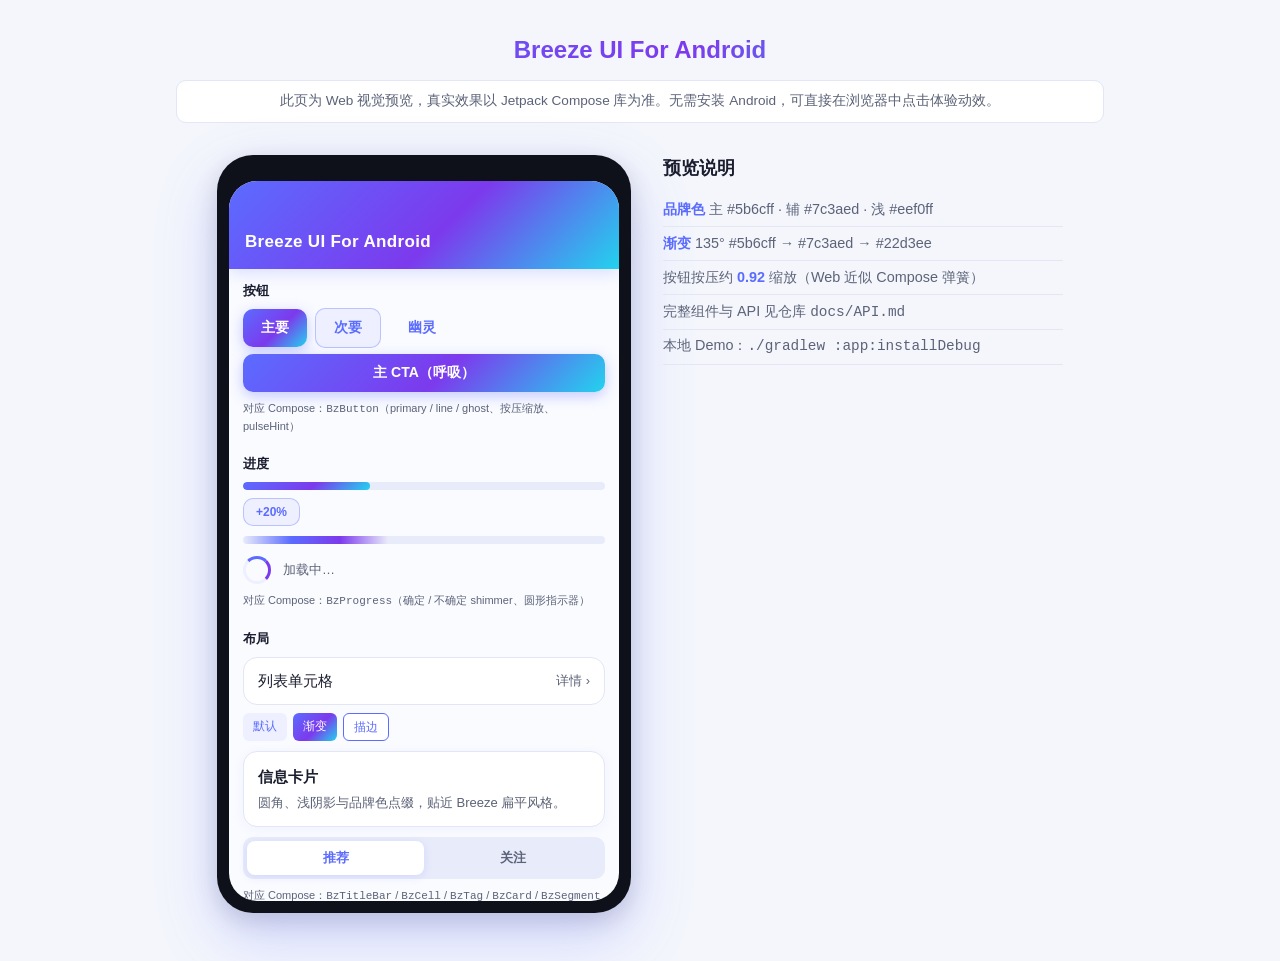
==== docs/preview/index.html @ 70e8eec0 "Mirror Origin tip b3f33abf828b12dc41c8623e8935ee0eec5bf3f1 — preview gallery Include docs/preview br" ====
<!DOCTYPE html>
<html lang="zh-CN">
<head>
  <meta charset="UTF-8" />
  <meta name="viewport" content="width=device-width, initial-scale=1" />
  <title>Breeze UI For Android — 效果预览</title>
  <style>
    :root {
      --primary: #5b6cff;
      --secondary: #7c3aed;
      --accent: #22d3ee;
      --light: #eef0ff;
      --text: #1a1d2e;
      --text-muted: #5c6378;
      --border: #e2e6f5;
      --phone-w: 390px;
      --radius: 14px;
      --gradient: linear-gradient(135deg, #5b6cff 0%, #7c3aed 55%, #22d3ee 100%);
    }

    * { box-sizing: border-box; margin: 0; padding: 0; }

    body {
      font-family: -apple-system, BlinkMacSystemFont, "Segoe UI", "PingFang SC", "Hiragino Sans GB",
        "Microsoft YaHei", sans-serif;
      background: #f4f6fc;
      color: var(--text);
      line-height: 1.5;
      min-height: 100vh;
    }

    .page-header {
      text-align: center;
      padding: 2rem 1rem 1rem;
      max-width: 960px;
      margin: 0 auto;
    }

    .page-header h1 {
      font-size: 1.5rem;
      font-weight: 700;
      background: var(--gradient);
      -webkit-background-clip: text;
      background-clip: text;
      color: transparent;
    }

    .notice {
      margin-top: 0.75rem;
      padding: 0.65rem 1rem;
      background: #fff;
      border: 1px solid var(--border);
      border-radius: 10px;
      font-size: 0.85rem;
      color: var(--text-muted);
    }

    .layout {
      display: flex;
      flex-wrap: wrap;
      gap: 2rem;
      justify-content: center;
      align-items: flex-start;
      padding: 1rem 1rem 3rem;
      max-width: 1100px;
      margin: 0 auto;
    }

    /* Phone frame */
    .phone-shell {
      flex-shrink: 0;
      width: calc(var(--phone-w) + 24px);
      padding: 12px;
      background: #0f111a;
      border-radius: 36px;
      box-shadow: 0 24px 60px rgba(91, 108, 255, 0.25), 0 8px 24px rgba(0, 0, 0, 0.15);
    }

    .phone-notch {
      width: 120px;
      height: 28px;
      background: #0f111a;
      border-radius: 0 0 18px 18px;
      margin: 0 auto -14px;
      position: relative;
      z-index: 2;
    }

    .phone-screen {
      width: var(--phone-w);
      height: 720px;
      background: #fafbff;
      border-radius: 28px;
      overflow: hidden;
      overflow-y: auto;
      position: relative;
      scrollbar-width: thin;
    }

    .title-bar {
      background: var(--gradient);
      color: #fff;
      padding: 48px 16px 14px;
      font-size: 17px;
      font-weight: 600;
      letter-spacing: 0.02em;
      position: sticky;
      top: 0;
      z-index: 5;
      box-shadow: 0 4px 16px rgba(91, 108, 255, 0.2);
    }

    .screen-body { padding: 12px 14px 80px; }

    .section {
      margin-bottom: 20px;
    }

    .section-title {
      font-size: 13px;
      font-weight: 600;
      color: var(--text);
      margin-bottom: 8px;
    }

    .caption {
      font-size: 11px;
      color: var(--text-muted);
      margin-top: 8px;
    }

    /* Buttons */
    .btn-row { display: flex; flex-wrap: wrap; gap: 8px; align-items: center; }

    .bz-btn {
      border: none;
      cursor: pointer;
      font-size: 14px;
      font-weight: 600;
      padding: 10px 18px;
      border-radius: 10px;
      transition: transform 0.22s cubic-bezier(0.34, 1.56, 0.64, 1), box-shadow 0.2s, opacity 0.2s;
      transform: scale(1);
      user-select: none;
      -webkit-tap-highlight-color: transparent;
    }

    .bz-btn:active { transform: scale(0.92); }

    .bz-btn--primary {
      background: var(--gradient);
      color: #fff;
      box-shadow: 0 4px 14px rgba(91, 108, 255, 0.35);
    }

    .bz-btn--primary.pulse {
      animation: cta-pulse 2.2s ease-in-out infinite;
    }

    @keyframes cta-pulse {
      0%, 100% { transform: scale(1); box-shadow: 0 4px 14px rgba(91, 108, 255, 0.35); }
      50% { transform: scale(1.03); box-shadow: 0 6px 20px rgba(124, 58, 237, 0.45); }
    }

    .bz-btn--primary.pulse:active { animation: none; transform: scale(0.92); }

    .bz-btn--secondary {
      background: var(--light);
      color: var(--primary);
      border: 1.5px solid rgba(91, 108, 255, 0.35);
    }

    .bz-btn--ghost {
      background: transparent;
      color: var(--primary);
      border: 1.5px solid transparent;
    }

    .bz-btn--ghost:hover { background: rgba(238, 240, 255, 0.8); }

    .bz-btn--block { width: 100%; margin-top: 6px; }

    /* Progress */
    .progress-track {
      height: 8px;
      background: #e8ebfa;
      border-radius: 99px;
      overflow: hidden;
    }

    .progress-fill {
      height: 100%;
      width: 35%;
      background: var(--gradient);
      border-radius: 99px;
      transition: width 0.45s cubic-bezier(0.34, 1.2, 0.64, 1);
    }

    .progress-indeterminate {
      height: 8px;
      background: #e8ebfa;
      border-radius: 99px;
      overflow: hidden;
      position: relative;
    }

    .progress-indeterminate::after {
      content: "";
      position: absolute;
      inset: 0;
      width: 40%;
      background: linear-gradient(90deg, transparent, var(--primary), var(--secondary), transparent);
      animation: shimmer 1.4s ease-in-out infinite;
    }

    @keyframes shimmer {
      0% { transform: translateX(-120%); }
      100% { transform: translateX(320%); }
    }

    .spinner-wrap {
      display: flex;
      align-items: center;
      gap: 12px;
    }

    .spinner {
      width: 28px;
      height: 28px;
      border: 3px solid var(--light);
      border-top-color: var(--primary);
      border-right-color: var(--secondary);
      border-radius: 50%;
      animation: spin 0.85s linear infinite;
    }

    @keyframes spin { to { transform: rotate(360deg); } }

    /* Cells / list */
    .cell {
      display: flex;
      align-items: center;
      justify-content: space-between;
      padding: 12px 14px;
      background: #fff;
      border-radius: var(--radius);
      border: 1px solid var(--border);
      margin-bottom: 8px;
    }

    .cell-label { font-size: 15px; font-weight: 500; }
    .cell-value { font-size: 13px; color: var(--text-muted); }

    /* Tags */
    .tags { display: flex; flex-wrap: wrap; gap: 6px; }

    .tag {
      font-size: 12px;
      padding: 4px 10px;
      border-radius: 6px;
      font-weight: 500;
    }

    .tag--primary { background: var(--light); color: var(--primary); }
    .tag--gradient { background: var(--gradient); color: #fff; }
    .tag--outline { border: 1px solid var(--primary); color: var(--primary); background: #fff; }

    /* Card */
    .card {
      background: #fff;
      border-radius: var(--radius);
      border: 1px solid var(--border);
      padding: 14px;
      box-shadow: 0 2px 12px rgba(91, 108, 255, 0.06);
    }

    .card h3 { font-size: 15px; margin-bottom: 4px; }
    .card p { font-size: 13px; color: var(--text-muted); }

    /* Tabs */
    .tabs {
      display: flex;
      background: #e8ebfa;
      border-radius: 10px;
      padding: 4px;
      position: relative;
    }

    .tab-indicator {
      position: absolute;
      top: 4px;
      bottom: 4px;
      left: 4px;
      width: calc(50% - 4px);
      background: #fff;
      border-radius: 8px;
      box-shadow: 0 2px 8px rgba(91, 108, 255, 0.15);
      transition: transform 0.35s cubic-bezier(0.34, 1.2, 0.64, 1);
    }

    .tab-btn {
      flex: 1;
      border: none;
      background: transparent;
      padding: 8px;
      font-size: 13px;
      font-weight: 600;
      color: var(--text-muted);
      cursor: pointer;
      position: relative;
      z-index: 1;
      transition: color 0.25s;
    }

    .tab-btn.active { color: var(--primary); }

    /* Switch & checkbox */
    .form-row {
      display: flex;
      align-items: center;
      justify-content: space-between;
      padding: 10px 0;
    }

    .switch {
      width: 48px;
      height: 28px;
      background: #d1d5e8;
      border-radius: 99px;
      position: relative;
      cursor: pointer;
      transition: background 0.25s;
    }

    .switch.on { background: var(--primary); }

    .switch-knob {
      width: 22px;
      height: 22px;
      background: #fff;
      border-radius: 50%;
      position: absolute;
      top: 3px;
      left: 3px;
      transition: transform 0.3s cubic-bezier(0.34, 1.2, 0.64, 1);
      box-shadow: 0 2px 6px rgba(0, 0, 0, 0.12);
    }

    .switch.on .switch-knob { transform: translateX(20px); }

    .checkbox {
      width: 22px;
      height: 22px;
      border: 2px solid #c5cbe0;
      border-radius: 6px;
      cursor: pointer;
      display: flex;
      align-items: center;
      justify-content: center;
      transition: border-color 0.2s, background 0.2s;
    }

    .checkbox.checked {
      background: var(--gradient);
      border-color: transparent;
    }

    .checkbox.checked::after {
      content: "✓";
      color: #fff;
      font-size: 14px;
      font-weight: 700;
    }

    /* Bessel / like */
    .like-area {
      position: relative;
      text-align: center;
      padding: 16px 0 8px;
    }

    .like-btn {
      width: 56px;
      height: 56px;
      border-radius: 50%;
      border: none;
      background: var(--light);
      font-size: 26px;
      cursor: pointer;
      transition: transform 0.22s cubic-bezier(0.34, 1.56, 0.64, 1);
    }

    .like-btn:active { transform: scale(0.92); }

    .heart-burst {
      position: absolute;
      pointer-events: none;
      font-size: 18px;
      animation: float-heart 0.9s ease-out forwards;
      opacity: 0;
    }

    @keyframes float-heart {
      0% { opacity: 1; transform: translate(0, 0) scale(0.6); }
      100% { opacity: 0; transform: translate(var(--dx), var(--dy)) scale(1.1); }
    }

    /* Side legend */
    .legend {
      flex: 1;
      min-width: 260px;
      max-width: 400px;
    }

    .legend h2 { font-size: 1.1rem; margin-bottom: 0.75rem; }
    .legend ul { list-style: none; font-size: 0.9rem; color: var(--text-muted); }
    .legend li { padding: 0.35rem 0; border-bottom: 1px solid var(--border); }
    .legend li strong { color: var(--primary); }

    @media (max-width: 900px) {
      .legend { max-width: var(--phone-w); }
    }
  </style>
</head>
<body>
  <header class="page-header">
    <h1>Breeze UI For Android</h1>
    <p class="notice">此页为 Web 视觉预览，真实效果以 Jetpack Compose 库为准。无需安装 Android，可直接在浏览器中点击体验动效。</p>
  </header>

  <div class="layout">
    <div class="phone-shell">
      <div class="phone-notch" aria-hidden="true"></div>
      <div class="phone-screen" id="phone">
        <div class="title-bar">Breeze UI For Android</div>
        <div class="screen-body">
          <section class="section">
            <div class="section-title">按钮</div>
            <div class="btn-row">
              <button type="button" class="bz-btn bz-btn--primary pulse" data-press>主要</button>
              <button type="button" class="bz-btn bz-btn--secondary" data-press>次要</button>
              <button type="button" class="bz-btn bz-btn--ghost" data-press>幽灵</button>
            </div>
            <button type="button" class="bz-btn bz-btn--primary bz-btn--block pulse" data-press>主 CTA（呼吸）</button>
            <p class="caption">对应 Compose：<code>BzButton</code>（primary / line / ghost、按压缩放、pulseHint）</p>
          </section>

          <section class="section">
            <div class="section-title">进度</div>
            <div class="progress-track"><div class="progress-fill" id="progressFill"></div></div>
            <button type="button" class="bz-btn bz-btn--secondary" style="margin-top:8px;font-size:12px;padding:6px 12px" id="progressAdd">+20%</button>
            <div class="progress-indeterminate" style="margin-top:10px"></div>
            <div class="spinner-wrap" style="margin-top:12px">
              <div class="spinner" aria-hidden="true"></div>
              <span style="font-size:13px;color:var(--text-muted)">加载中…</span>
            </div>
            <p class="caption">对应 Compose：<code>BzProgress</code>（确定 / 不确定 shimmer、圆形指示器）</p>
          </section>

          <section class="section">
            <div class="section-title">布局</div>
            <div class="cell">
              <span class="cell-label">列表单元格</span>
              <span class="cell-value">详情 ›</span>
            </div>
            <div class="tags" style="margin-bottom:10px">
              <span class="tag tag--primary">默认</span>
              <span class="tag tag--gradient">渐变</span>
              <span class="tag tag--outline">描边</span>
            </div>
            <div class="card">
              <h3>信息卡片</h3>
              <p>圆角、浅阴影与品牌色点缀，贴近 Breeze 扁平风格。</p>
            </div>
            <div class="tabs" id="tabs" style="margin-top:10px">
              <div class="tab-indicator" id="tabIndicator"></div>
              <button type="button" class="tab-btn active" data-tab="0">推荐</button>
              <button type="button" class="tab-btn" data-tab="1">关注</button>
            </div>
            <p class="caption">对应 Compose：<code>BzTitleBar</code> / <code>BzCell</code> / <code>BzTag</code> / <code>BzCard</code> / <code>BzSegment</code></p>
          </section>

          <section class="section">
            <div class="section-title">表单</div>
            <div class="form-row">
              <span>推送通知</span>
              <div class="switch on" id="switchEl" role="switch" aria-checked="true" tabindex="0">
                <div class="switch-knob"></div>
              </div>
            </div>
            <div class="form-row">
              <span>同意协议</span>
              <div class="checkbox" id="checkEl" role="checkbox" aria-checked="false" tabindex="0"></div>
            </div>
            <p class="caption">对应 Compose：<code>BzSwitch</code> / <code>BzCheckbox</code></p>
          </section>

          <section class="section like-area" id="likeArea">
            <div class="section-title">点赞 / Bessel</div>
            <button type="button" class="like-btn" id="likeBtn" aria-label="点赞">♥</button>
            <p class="caption">对应 Compose：<code>BzBessel</code> / <code>BzFullLike</code> 路径与粒子动效</p>
          </section>
        </div>
      </div>
    </div>

    <aside class="legend">
      <h2>预览说明</h2>
      <ul>
        <li><strong>品牌色</strong> 主 #5b6cff · 辅 #7c3aed · 浅 #eef0ff</li>
        <li><strong>渐变</strong> 135° #5b6cff → #7c3aed → #22d3ee</li>
        <li>按钮按压约 <strong>0.92</strong> 缩放（Web 近似 Compose 弹簧）</li>
        <li>完整组件与 API 见仓库 <code>docs/API.md</code></li>
        <li>本地 Demo：<code>./gradlew :app:installDebug</code></li>
      </ul>
    </aside>
  </div>

  <script>
    (function () {
      document.querySelectorAll("[data-press]").forEach(function (btn) {
        btn.addEventListener("pointerdown", function () {
          btn.style.transform = "scale(0.92)";
        });
        btn.addEventListener("pointerup", function () {
          btn.style.transform = "";
        });
        btn.addEventListener("pointerleave", function () {
          btn.style.transform = "";
        });
      });

      var progress = 0.35;
      var fill = document.getElementById("progressFill");
      document.getElementById("progressAdd").addEventListener("click", function () {
        progress = Math.min(1, progress + 0.2);
        fill.style.width = progress * 100 + "%";
      });

      var tabs = document.getElementById("tabs");
      var indicator = document.getElementById("tabIndicator");
      tabs.querySelectorAll(".tab-btn").forEach(function (btn) {
        btn.addEventListener("click", function () {
          var idx = parseInt(btn.getAttribute("data-tab"), 10);
          tabs.querySelectorAll(".tab-btn").forEach(function (b) {
            b.classList.toggle("active", b === btn);
          });
          indicator.style.transform = "translateX(" + idx * 100 + "%)";
        });
      });

      var switchEl = document.getElementById("switchEl");
      switchEl.addEventListener("click", function () {
        var on = switchEl.classList.toggle("on");
        switchEl.setAttribute("aria-checked", on ? "true" : "false");
      });

      var checkEl = document.getElementById("checkEl");
      checkEl.addEventListener("click", function () {
        var checked = checkEl.classList.toggle("checked");
        checkEl.setAttribute("aria-checked", checked ? "true" : "false");
      });

      var likeArea = document.getElementById("likeArea");
      var likeBtn = document.getElementById("likeBtn");
      var hearts = ["♥", "❤", "💜", "✨"];

      likeBtn.addEventListener("click", function (e) {
        for (var i = 0; i < 8; i++) {
          var h = document.createElement("span");
          h.className = "heart-burst";
          h.textContent = hearts[i % hearts.length];
          var angle = (Math.PI * 2 * i) / 8 + Math.random() * 0.5;
          var dist = 40 + Math.random() * 50;
          h.style.setProperty("--dx", Math.cos(angle) * dist + "px");
          h.style.setProperty("--dy", Math.sin(angle) * dist - 30 + "px");
          h.style.left = "50%";
          h.style.top = "42%";
          likeArea.appendChild(h);
          setTimeout(function (el) {
            return function () {
              el.remove();
            };
          }(h), 950);
        }
        likeBtn.style.background = "linear-gradient(135deg,#5b6cff,#7c3aed)";
        likeBtn.style.color = "#fff";
        setTimeout(function () {
          likeBtn.style.background = "";
          likeBtn.style.color = "";
        }, 400);
      });
    })();
  </script>
</body>
</html>
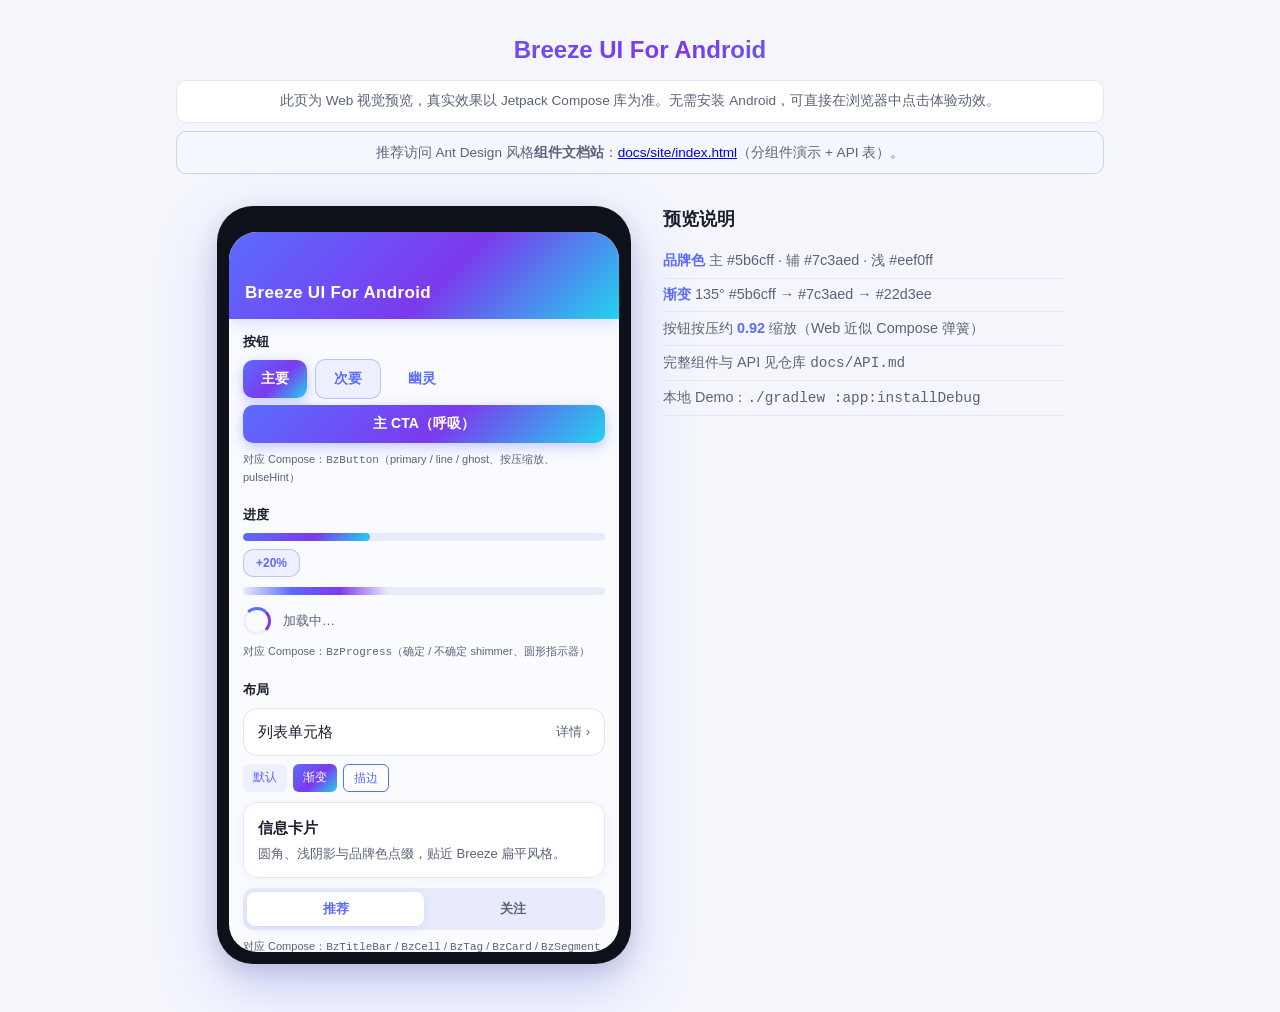
==== commit a8da6ac2: "Mirror Origin tip 455bed7f1d81fb3265f236dfb880b5bf6f15d2f2 — Ant Design style docs site (docs/site/)" ====
--- a/docs/preview/index.html
+++ b/docs/preview/index.html
@@ -426,6 +426,9 @@
   <header class="page-header">
     <h1>Breeze UI For Android</h1>
     <p class="notice">此页为 Web 视觉预览，真实效果以 Jetpack Compose 库为准。无需安装 Android，可直接在浏览器中点击体验动效。</p>
+    <p class="notice" style="margin-top:0.5rem;border-color:#c7d2fe;background:#f5f7ff">
+      推荐访问 Ant Design 风格<strong>组件文档站</strong>：<a href="../site/index.html">docs/site/index.html</a>（分组件演示 + API 表）。
+    </p>
   </header>
 
   <div class="layout">
